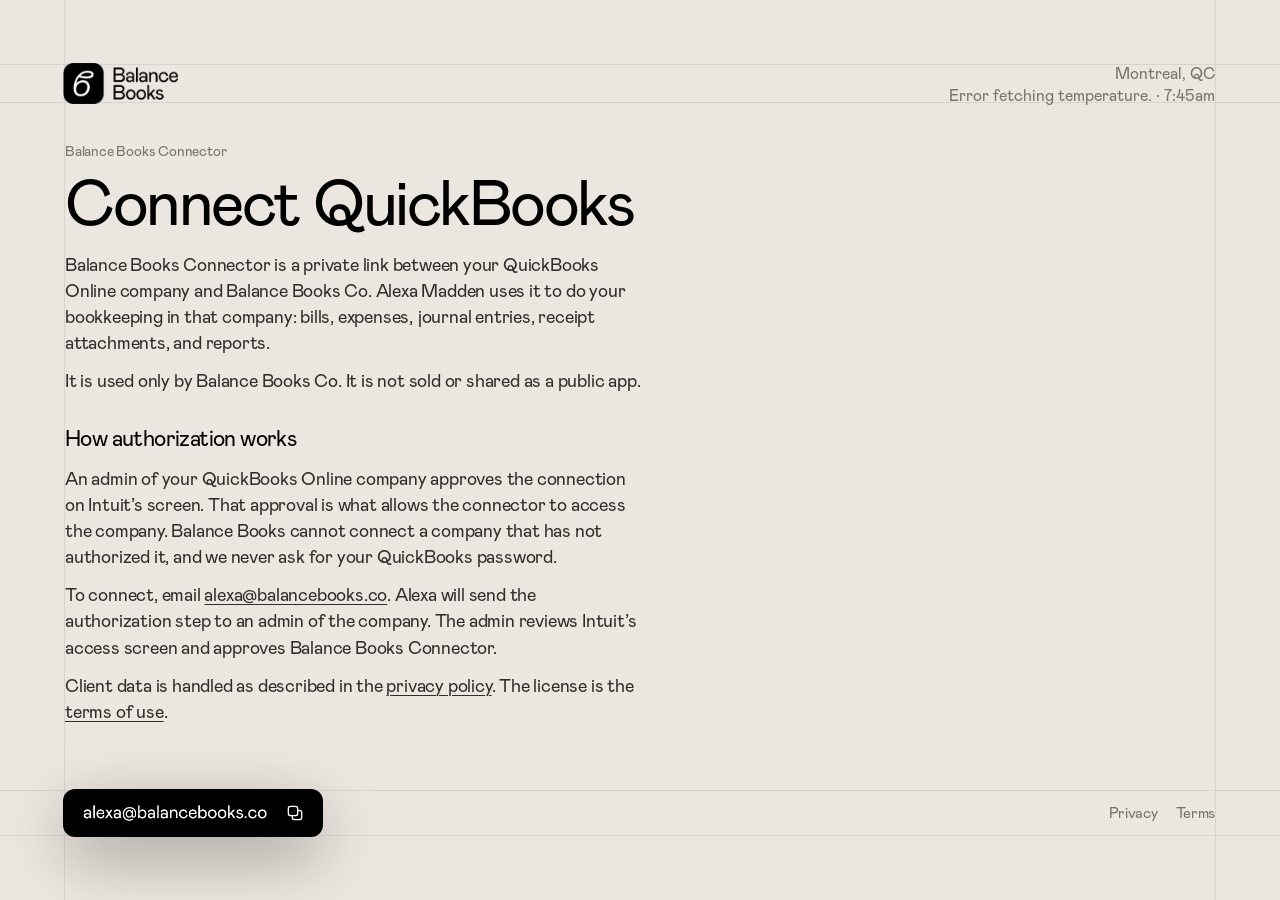
==== connect/index.html @ 56c73df8 "Add public pages for the QuickBooks connector Publish the privacy policy, terms of use, and connect," ====
<!DOCTYPE html>
<html lang="en">

<head>
    <meta charset="UTF-8">
    <meta name="viewport" content="width=device-width, initial-scale=1.0">
    <title>Connect QuickBooks — Balance Books Co.</title>
    <meta name="description" content="How a QuickBooks Online company admin authorizes Balance Books Connector for bookkeeping by Balance Books Co.">
    <link rel="canonical" href="https://balancebooks.co/connect/">
    <link rel="stylesheet" href="/style.css">
    <link rel="icon" type="image/ico" href="/assets/favicon.ico">
    <meta property="og:title" content="Connect QuickBooks — Balance Books Co.">
    <meta property="og:description" content="Authorize Balance Books Connector for your QuickBooks Online company.">
    <meta property="og:image" content="https://balancebooks.co/assets/og.png">
    <meta property="og:url" content="https://balancebooks.co/connect/">
    <meta property="og:type" content="website">
    <meta property="og:site_name" content="Balance Books Co.">
</head>

<body class="doc">
    <div class="hero">
        <div class="header">
            <a class="logo-link" href="/"><img src="/assets/logo.png" alt="Balance Books" class="logo"></a>
            <div class="info">
                <p>Montreal, QC</p>
                <p><span id="temperature">0°C</span> • <span id="time">12:00am</span></p>
            </div>
        </div>
        <main class="content">
            <p class="kicker">Balance Books Connector</p>
            <h1>Connect QuickBooks</h1>
            <p>Balance Books Connector is a private link between your QuickBooks Online company and Balance Books Co. Alexa Madden uses it to do your bookkeeping in that company: bills, expenses, journal entries, receipt attachments, and reports.</p>
            <p>It is used only by Balance Books Co. It is not sold or shared as a public app.</p>

            <h2>How authorization works</h2>
            <p>An admin of your QuickBooks Online company approves the connection on Intuit’s screen. That approval is what allows the connector to access the company. Balance Books cannot connect a company that has not authorized it, and we never ask for your QuickBooks password.</p>
            <p>To connect, email <a href="mailto:alexa@balancebooks.co">alexa@balancebooks.co</a>. Alexa will send the authorization step to an admin of the company. The admin reviews Intuit’s access screen and approves Balance Books Connector.</p>
            <p>Client data is handled as described in the <a href="/privacy/">privacy policy</a>. The license is the <a href="/terms/">terms of use</a>.</p>
        </main>
        <div class="footer">
            <button id="copyButton">
                <img src="/assets/email.png" alt="email" class="email">
                <img src="/assets/copy.svg" alt="copy" class="icon" id="copyIcon">
            </button>
            <nav class="legal" aria-label="Legal">
                <a href="/privacy/">Privacy</a>
                <a href="/terms/">Terms</a>
            </nav>
        </div>
    </div>

    <script src="/main.js"></script>
</body>

</html>
---- style.css ----
@font-face {
    font-family: 'mabry';
    src: url('./assets/mabry.otf') format('opentype');
    font-weight: 300;
}

:root {
    --alpha: rgba(0, 0, 0, 0.08);
    --font: 'mabry', sans-serif;
    --spacer: 64px;
    --bg: #EBE6DF;
    --fg: #000;
}

*,
*::before,
*::after {
  box-sizing: border-box;
}

* {
    font-family: var(--font);
    text-decoration: none;
    outline: none;
    border: none;
    padding: 0;
    margin: 0;
}

body {
    -webkit-font-smoothing: antialiased;
    text-rendering: optimizeLegibility;
    font-family: var(--font);
    background: var(--bg);
    overflow: hidden;
    color: var(--fg);
    height: 100vh;
}

.logo {
    pointer-events: none;
    width: 120px;
    margin: -2px;
}

.hero {
    border: 1px solid var(--alpha);
    justify-content: space-between;
    align-items: flex-start;
    flex-direction: column;
    inset: var(--spacer);
    overflow: visible;
    position: fixed;
    display: flex;
    &:before {
        border-right: 1px solid var(--alpha);
        border-left: 1px solid var(--alpha);
        height: var(--spacer);
        right: var(--spacer);
        left: var(--spacer);
        position: fixed;
        content: '';
        top: 0;
    }
    &:after {
        border-right: 1px solid var(--alpha);
        border-left: 1px solid var(--alpha);
        height: var(--spacer);
        right: var(--spacer);
        left: var(--spacer);
        position: fixed;
        content: '';
        bottom: 0;
    }
}

.header {
    border-bottom: 1px solid var(--alpha);
    justify-content: space-between;
    align-items: center;
    display: flex;
    height: 38px;
    width: 100%;
    &:before {
        border-bottom: 1px solid var(--alpha);
        border-top: 1px solid var(--alpha);
        width: var(--spacer);
        top: var(--spacer);
        position: fixed;
        height: 39px;
        content: '';
        left: 0;
    }
    &:after {
        border-bottom: 1px solid var(--alpha);
        border-top: 1px solid var(--alpha);
        width: var(--spacer);
        top: var(--spacer);
        position: fixed;
        height: 39px;
        content: '';
        right: 0;
    }
}

.footer {
    border-top: 1px solid var(--alpha);
    justify-content: space-between;
    align-items: center;
    display: flex;
    height: 45px;
    width: 100%;
    &:before {
        border-bottom: 1px solid var(--alpha);
        border-top: 1px solid var(--alpha);
        bottom: var(--spacer);
        width: var(--spacer);
        position: fixed;
        height: 46px;
        content: '';
        left: 0;
    }
    &:after {
        border-bottom: 1px solid var(--alpha);
        border-top: 1px solid var(--alpha);
        bottom: var(--spacer);
        width: var(--spacer);
        position: fixed;
        height: 46px;
        content: '';
        right: 0;
    }
}

.info {
    justify-content: center;
    flex-direction: column;
    align-items: flex-end;
    padding-top: 2px;
    display: flex;
    gap: 6px;
}

.main {
    border-right: 1px solid var(--alpha);
    justify-content: center;
    flex-direction: column;
    pointer-events: none;
    align-items: center;
    left: var(--spacer);
    position: fixed;
    display: flex;
    bottom: 0;
    top: 0;
}

h1 {
    font-size: var(--spacer);
    letter-spacing: -2.5px;
    margin-left: -7px;
    font-weight: 300;
    max-width: 578px;
    line-height: 1.1;
    width: 100%;
}

p {
    opacity: 0.5;
}

button {
    box-shadow: 0 20px var(--spacer) -5px rgba(0, 0, 0, 0.4);
    transition: transform 0.3s cubic-bezier(0.25, 1.5, 0.5, 1);
    justify-content: space-between;
    background-color: var(--fg);
    letter-spacing: -0.4px;
    align-items: center;
    border-radius: 12px;
    padding: 14px 20px;
    font-size: 18px;
    cursor: pointer;
    display: flex;
    margin: -2px;
    width: 260px;
    color: #fff;
    gap: 12px;
    &:hover { transform: scale(1.02); }
    &:active { transform: scale(0.98); }
}

.icon {
    width: 16px;
}

.email {
    width: 184px;
}

@media (max-width: 700px) {

    :root {
        --spacer: 32px;
    }
    
    h1 {
        letter-spacing: -2px;
        font-size: 48px;
    }
    
    button {
        width: 102%;
    }

    .main {
        right: var(--spacer);
        border-right: none;
    }
    
}

.logo-link {
    display: block;
    line-height: 0;
}

.logo-link:focus-visible,
.legal a:focus-visible,
.content a:focus-visible {
    outline: 1px solid var(--fg);
    outline-offset: 3px;
}

.legal {
    display: flex;
    align-items: center;
    gap: 18px;
}

.legal a {
    color: var(--fg);
    opacity: 0.5;
    font-size: 15px;
    letter-spacing: -0.3px;
    white-space: nowrap;
    transition: opacity 0.2s ease;
}

.legal a:hover,
.legal a[aria-current="page"] {
    opacity: 1;
}

body.doc .header,
body.doc .footer {
    flex-shrink: 0;
}

body.doc .hero {
    overflow: visible;
}

body.doc .content {
    flex: 1;
    align-self: stretch;
    min-height: 0;
    overflow-x: hidden;
    overflow-y: auto;
    padding: 40px 32px 56px 0;
    font-weight: 300;
    scrollbar-width: thin;
    scrollbar-color: rgba(0, 0, 0, 0.25) transparent;
}

body.doc .content > * + * {
    margin-top: 12px;
}

body.doc .content > .kicker + h1 {
    margin-top: 8px;
}

body.doc .content > * + h2 {
    margin-top: 32px;
}

body.doc .content h1 {
    margin-left: 0;
}

body.doc .content h2 {
    font-size: 22px;
    font-weight: 300;
    letter-spacing: -0.6px;
    line-height: 1.25;
    max-width: 576px;
}

body.doc .content :where(p, li, address) {
    max-width: 576px;
    opacity: 1;
    font-size: 18px;
    line-height: 1.45;
    letter-spacing: -0.2px;
    color: rgba(0, 0, 0, 0.8);
}

body.doc .content :where(.kicker, .meta) {
    font-size: 14px;
    line-height: 1.4;
    letter-spacing: -0.2px;
    color: var(--fg);
    opacity: 0.5;
}

body.doc .content address {
    font-style: normal;
}

body.doc .content ul {
    padding-left: 1.15em;
}

body.doc .content a {
    color: inherit;
    text-decoration: underline;
    text-underline-offset: 3px;
    text-decoration-thickness: 1px;
}

body.doc .content a:hover {
    color: var(--fg);
}

@media (max-width: 840px) {
    .footer {
        position: relative;
        height: auto;
        flex-direction: column;
        align-items: flex-start;
        gap: 14px;
        padding-top: 14px;
    }

    .footer:before,
    .footer:after {
        position: absolute;
        height: calc(100% + 1px);
        bottom: -1px;
    }

    .footer:before {
        left: calc(var(--spacer) * -1);
    }

    .footer:after {
        right: calc(var(--spacer) * -1);
    }

    .legal {
        order: 1;
    }

    #copyButton {
        order: 2;
    }

    body.doc .content {
        padding: 28px 0 40px;
    }
}
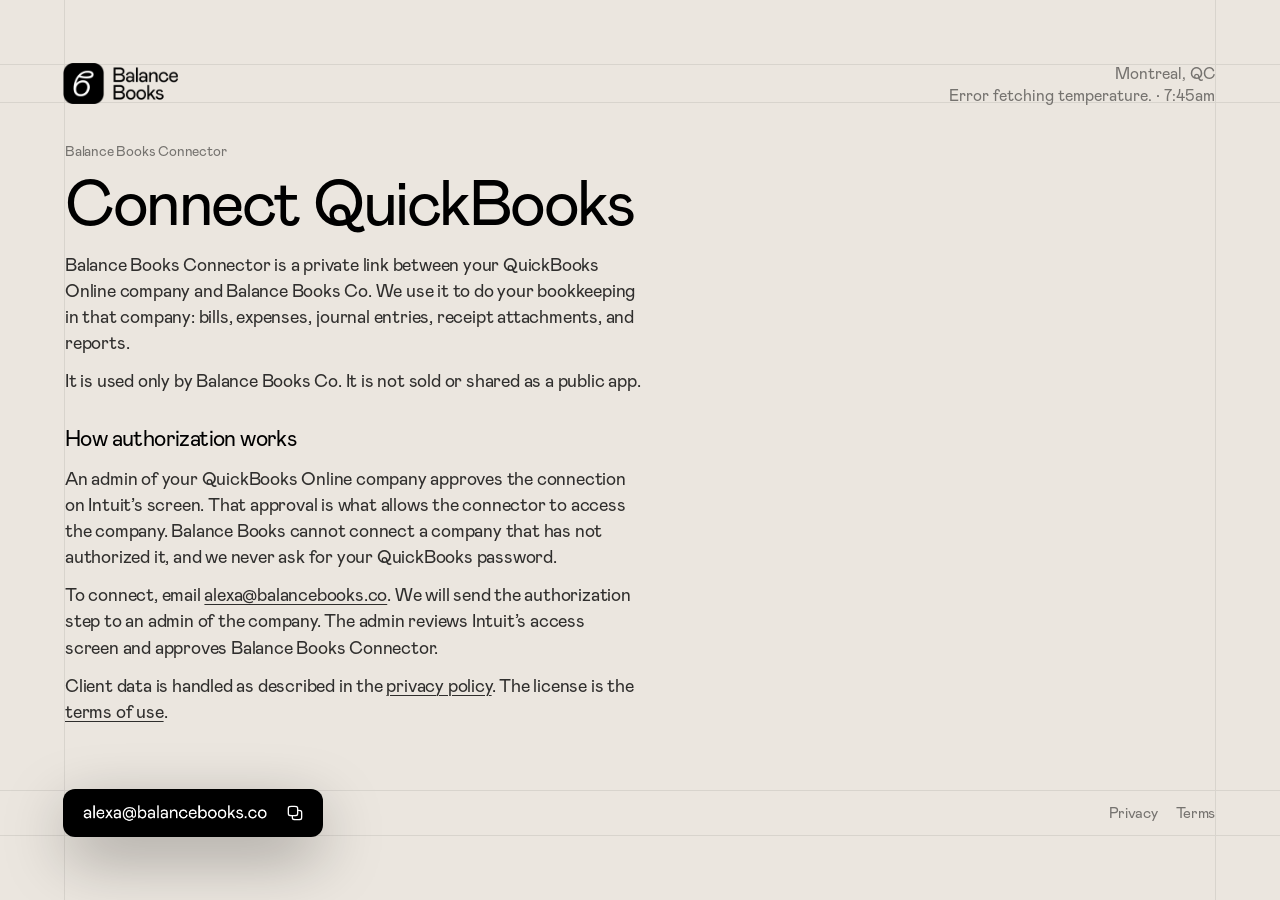
==== commit a57fccc2: "Remove personal name and address from public pages Keep only the business name and business email on" ====
--- a/connect/index.html
+++ b/connect/index.html
@@ -29,12 +29,12 @@
         <main class="content">
             <p class="kicker">Balance Books Connector</p>
             <h1>Connect QuickBooks</h1>
-            <p>Balance Books Connector is a private link between your QuickBooks Online company and Balance Books Co. Alexa Madden uses it to do your bookkeeping in that company: bills, expenses, journal entries, receipt attachments, and reports.</p>
+            <p>Balance Books Connector is a private link between your QuickBooks Online company and Balance Books Co. We use it to do your bookkeeping in that company: bills, expenses, journal entries, receipt attachments, and reports.</p>
             <p>It is used only by Balance Books Co. It is not sold or shared as a public app.</p>
 
             <h2>How authorization works</h2>
             <p>An admin of your QuickBooks Online company approves the connection on Intuit’s screen. That approval is what allows the connector to access the company. Balance Books cannot connect a company that has not authorized it, and we never ask for your QuickBooks password.</p>
-            <p>To connect, email <a href="mailto:alexa@balancebooks.co">alexa@balancebooks.co</a>. Alexa will send the authorization step to an admin of the company. The admin reviews Intuit’s access screen and approves Balance Books Connector.</p>
+            <p>To connect, email <a href="mailto:alexa@balancebooks.co">alexa@balancebooks.co</a>. We will send the authorization step to an admin of the company. The admin reviews Intuit’s access screen and approves Balance Books Connector.</p>
             <p>Client data is handled as described in the <a href="/privacy/">privacy policy</a>. The license is the <a href="/terms/">terms of use</a>.</p>
         </main>
         <div class="footer">
